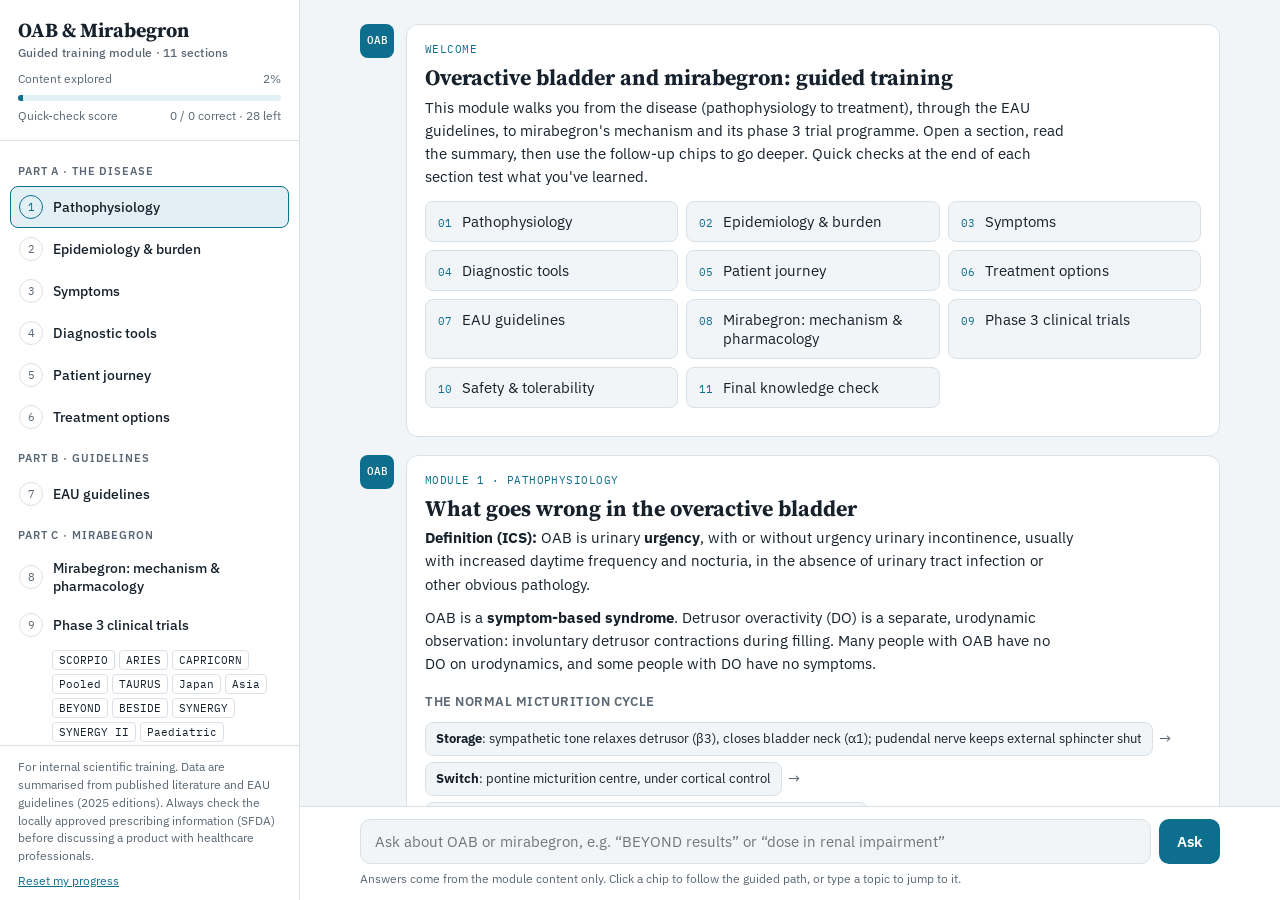
==== index.html @ 6f381800 "Add OAB & mirabegron guided training module v1.0 Interactive chat-style training: 11 sections from O" ====
<!DOCTYPE html>
<html lang="en">
<head>
<meta charset="utf-8">
<meta name="viewport" content="width=device-width, initial-scale=1">
<title>OAB &amp; Mirabegron Training</title>
<link rel="preconnect" href="https://fonts.googleapis.com">
<link rel="preconnect" href="https://fonts.gstatic.com" crossorigin>
<link href="https://fonts.googleapis.com/css2?family=IBM+Plex+Mono:wght@400;500&family=IBM+Plex+Sans:wght@400;500;600&family=Source+Serif+4:opsz,wght@8..60,600;8..60,700&display=swap" rel="stylesheet">
<link rel="stylesheet" href="assets/styles.css">
</head>
<body>
<div class="app">
  <aside class="rail" id="rail" aria-label="Training modules">
    <div class="rail-head">
      <div class="brand">OAB &amp; Mirabegron<small>Guided training module · 11 sections</small></div>
      <div class="meter">
        <div class="meter-row"><span>Content explored</span><span id="pctTxt">0%</span></div>
        <div class="bar"><span id="pctBar"></span></div>
        <div class="meter-row"><span>Quick-check score</span><span id="scoreTxt">0 / 0</span></div>
      </div>
    </div>
    <nav class="nav" id="nav"></nav>
    <div class="rail-foot">
      <span>For internal scientific training. Data are summarised from published literature and EAU guidelines (2025 editions). Always check the locally approved prescribing information (SFDA) before discussing a product with healthcare professionals.</span>
      <button class="linkbtn" id="resetBtn" type="button">Reset my progress</button>
    </div>
  </aside>

  <main class="main">
    <div class="topbar">
      <button class="btn" id="menuBtn" type="button" aria-controls="rail" aria-expanded="false">Modules</button>
      <strong>OAB Training</strong>
      <span class="mono" id="topPct">0%</span>
    </div>
    <div class="log" id="log" aria-live="polite"><div class="thread" id="thread"></div></div>
    <div class="composer">
      <form id="ask">
        <label for="q" class="sr" style="position:absolute;left:-9999px">Ask a question</label>
        <input id="q" type="text" autocomplete="off" placeholder="Ask about OAB or mirabegron, e.g. “BEYOND results” or “dose in renal impairment”">
        <button class="send" type="submit">Ask</button>
      </form>
      <div class="hint">Answers come from the module content only. Click a chip to follow the guided path, or type a topic to jump to it.</div>
    </div>
  </main>
</div>

<script src="content/modules.js"></script>
<script src="assets/app.js"></script>
</body>
</html>
---- assets/styles.css ----
:root{
  /* Layout: module rail on the left, guided chat on the right; each answer carries its own follow-up chips */
  --bg:#F2F5F7; --panel:#FFFFFF; --ink:#16212C; --muted:#5A6774; --line:#D9E1E8;
  --accent:#0D6E8E; --accent-ink:#FFFFFF; --accent-soft:#E2F0F5;
  --amber:#A65300; --amber-soft:#FCEFDF;
  --good:#1D7A4C; --good-soft:#E3F3EA; --bad:#B42318; --bad-soft:#FBE8E6;
  --display:"Source Serif 4", Georgia, "Times New Roman", serif;
  --body:"IBM Plex Sans", "Segoe UI", system-ui, sans-serif;
  --mono:"IBM Plex Mono", ui-monospace, Menlo, monospace;
  color-scheme:light;
}
@media (prefers-color-scheme: dark){
  :root:not([data-theme="light"]){
    --bg:#0E151B; --panel:#151E26; --ink:#E4EBF1; --muted:#9AA9B6; --line:#26333F;
    --accent:#5BB6D6; --accent-ink:#06222C; --accent-soft:#12303B;
    --amber:#F0A458; --amber-soft:#36271A;
    --good:#5CC48F; --good-soft:#13301F; --bad:#F2867B; --bad-soft:#3A1C1A;
    color-scheme:dark;
  }
}
:root[data-theme="dark"]{
  --bg:#0E151B; --panel:#151E26; --ink:#E4EBF1; --muted:#9AA9B6; --line:#26333F;
  --accent:#5BB6D6; --accent-ink:#06222C; --accent-soft:#12303B;
  --amber:#F0A458; --amber-soft:#36271A;
  --good:#5CC48F; --good-soft:#13301F; --bad:#F2867B; --bad-soft:#3A1C1A;
  color-scheme:dark;
}
*{box-sizing:border-box}
html,body{height:100%;margin:0}
body{background:var(--bg);color:var(--ink);font-family:var(--body);font-size:15px;line-height:1.55}
button{font-family:inherit;font-size:inherit;color:inherit}
:focus-visible{outline:2px solid var(--accent);outline-offset:2px}
.app{display:grid;grid-template-columns:300px 1fr;height:100%}

/* Sidebar */
.rail{background:var(--panel);border-right:1px solid var(--line);display:flex;flex-direction:column;min-height:0}
.rail-head{padding:18px 18px 14px;border-bottom:1px solid var(--line);display:flex;flex-direction:column;gap:10px}
.brand{font-family:var(--display);font-size:20px;font-weight:700;line-height:1.2;text-wrap:balance}
.brand small{display:block;font-family:var(--body);font-weight:500;font-size:12px;color:var(--muted);letter-spacing:.02em;margin-top:4px}
.meter{display:flex;flex-direction:column;gap:6px}
.meter-row{display:flex;justify-content:space-between;font-size:12px;color:var(--muted);font-variant-numeric:tabular-nums}
.bar{height:6px;background:var(--accent-soft);border-radius:3px;overflow:hidden}
.bar span{display:block;height:100%;background:var(--accent);width:0;transition:width .3s}
.nav{overflow-y:auto;padding:10px 10px 16px;flex:1;min-height:0}
.part{font-size:11px;font-weight:600;letter-spacing:.08em;text-transform:uppercase;color:var(--muted);padding:12px 8px 6px}
.mod{display:flex;align-items:center;gap:10px;width:100%;text-align:left;background:none;border:1px solid transparent;border-radius:8px;padding:8px;cursor:pointer}
.mod:hover{background:var(--accent-soft)}
.mod.active{background:var(--accent-soft);border-color:var(--accent)}
.mod .num{flex:none;width:24px;height:24px;border-radius:50%;border:1.5px solid var(--line);display:grid;place-items:center;font-family:var(--mono);font-size:11px;color:var(--muted)}
.mod.started .num{border-color:var(--accent);color:var(--accent)}
.mod.done .num{background:var(--good);border-color:var(--good);color:#fff}
.mod .t{font-weight:500;font-size:14px;line-height:1.3}
.sub{display:flex;flex-wrap:wrap;gap:4px;padding:4px 8px 8px 42px}
.sub button{font-family:var(--mono);font-size:11px;border:1px solid var(--line);background:var(--panel);border-radius:4px;padding:2px 6px;cursor:pointer}
.sub button:hover{border-color:var(--accent);color:var(--accent)}
.sub button.seen{background:var(--accent-soft);border-color:var(--accent-soft)}
.rail-foot{border-top:1px solid var(--line);padding:12px 18px;font-size:11.5px;color:var(--muted);display:flex;flex-direction:column;gap:8px}
.linkbtn{background:none;border:none;padding:0;color:var(--accent);cursor:pointer;text-decoration:underline;font-size:12px;align-self:flex-start}

/* Chat */
.main{display:flex;flex-direction:column;min-height:0;min-width:0}
.topbar{display:none;align-items:center;justify-content:space-between;gap:12px;padding:10px 16px;border-bottom:1px solid var(--line);background:var(--panel)}
.topbar strong{font-family:var(--display);font-size:16px}
.btn{border:1px solid var(--line);background:var(--panel);border-radius:8px;padding:6px 12px;cursor:pointer;font-weight:500}
.btn:hover{border-color:var(--accent)}
.log{flex:1;overflow-y:auto;padding:24px 16px 8px;scroll-behavior:smooth}
@media (prefers-reduced-motion: reduce){.log{scroll-behavior:auto}.bar span{transition:none}}
.thread{max-width:860px;margin:0 auto;display:flex;flex-direction:column;gap:18px}
.msg{display:flex;gap:12px;align-items:flex-start}
.msg.user{justify-content:flex-end}
.avatar{flex:none;width:34px;height:34px;border-radius:8px;background:var(--accent);color:var(--accent-ink);display:grid;place-items:center;font-family:var(--mono);font-size:11px;font-weight:500}
.bubble{background:var(--panel);border:1px solid var(--line);border-radius:12px;padding:16px 18px;min-width:0;max-width:100%;flex:1}
.msg.user .bubble{flex:none;max-width:75%;background:var(--accent);color:var(--accent-ink);border-color:var(--accent);padding:9px 14px;font-weight:500}
.bubble h2{font-family:var(--display);font-size:22px;line-height:1.25;margin:0 0 4px;text-wrap:balance}
.bubble h3{font-family:var(--display);font-size:18px;line-height:1.3;margin:0 0 8px;text-wrap:balance}
.bubble h4{font-size:13px;font-weight:600;letter-spacing:.04em;text-transform:uppercase;color:var(--muted);margin:16px 0 6px}
.bubble p{margin:0 0 10px;max-width:72ch}
.bubble ul,.bubble ol{margin:0 0 10px;padding-left:20px;max-width:74ch}
.bubble li{margin-bottom:4px}
.eyebrow{font-family:var(--mono);font-size:11px;color:var(--accent);letter-spacing:.04em;text-transform:uppercase;margin-bottom:6px}
.keybox{border-left:3px solid var(--accent);background:var(--accent-soft);padding:10px 14px;border-radius:0 8px 8px 0;margin:10px 0}
.keybox strong{display:block;font-size:12px;letter-spacing:.06em;text-transform:uppercase;color:var(--accent);margin-bottom:4px}
.keybox ul{margin:0}
.warn{border-left:3px solid var(--amber);background:var(--amber-soft);padding:10px 14px;border-radius:0 8px 8px 0;margin:10px 0}
.warn strong{color:var(--amber)}
.tblwrap{overflow-x:auto;margin:10px 0;border:1px solid var(--line);border-radius:8px}
table{border-collapse:collapse;width:100%;font-size:13.5px;font-variant-numeric:tabular-nums}
th,td{text-align:left;padding:8px 10px;border-bottom:1px solid var(--line);vertical-align:top}
th{background:var(--accent-soft);font-weight:600;font-size:12.5px;white-space:nowrap}
tr:last-child td{border-bottom:none}
td.num,.mono{font-family:var(--mono);font-size:12.5px}
.pill{display:inline-block;font-family:var(--mono);font-size:11px;padding:1px 7px;border-radius:999px;border:1px solid currentColor;white-space:nowrap}
.pill.strong{color:var(--good)} .pill.weak{color:var(--amber)} .pill.ph{color:var(--accent)}
.facts{display:grid;grid-template-columns:repeat(auto-fit,minmax(150px,1fr));gap:10px;margin:12px 0}
.fact{border:1px solid var(--line);border-radius:8px;padding:10px 12px}
.fact b{display:block;font-family:var(--mono);font-size:20px;font-weight:500;color:var(--accent);line-height:1.2}
.fact span{font-size:12.5px;color:var(--muted)}
.flow{display:flex;flex-wrap:wrap;gap:6px;align-items:center;margin:10px 0}
.flow .step{border:1px solid var(--line);border-radius:8px;padding:6px 10px;font-size:13px;background:var(--bg)}
.flow .arr{color:var(--muted)}
.src{font-size:12px;color:var(--muted);border-top:1px dashed var(--line);margin-top:12px;padding-top:8px}
.chips{display:flex;flex-wrap:wrap;gap:8px;margin-top:14px}
.chip{border:1px solid var(--accent);color:var(--accent);background:var(--panel);border-radius:999px;padding:6px 12px;font-size:13.5px;cursor:pointer;text-align:left;line-height:1.3}
.chip:hover{background:var(--accent-soft)}
.chip.next{background:var(--accent);color:var(--accent-ink)}
.chip.quiz{border-color:var(--amber);color:var(--amber)}
.chip.quiz:hover{background:var(--amber-soft)}
.chip.used{opacity:.55}
.opts{display:flex;flex-direction:column;gap:8px;margin:10px 0}
.opt{border:1px solid var(--line);background:var(--bg);border-radius:8px;padding:9px 12px;text-align:left;cursor:pointer}
.opt:hover:not(:disabled){border-color:var(--accent)}
.opt:disabled{cursor:default}
.opt.right{border-color:var(--good);background:var(--good-soft)}
.opt.wrong{border-color:var(--bad);background:var(--bad-soft)}
.verdict{font-weight:600;margin-top:4px}
.verdict.ok{color:var(--good)} .verdict.no{color:var(--bad)}
.roadmap{display:grid;grid-template-columns:repeat(auto-fit,minmax(220px,1fr));gap:8px;margin:12px 0}
.roadmap button{border:1px solid var(--line);background:var(--bg);border-radius:8px;padding:10px 12px;text-align:left;cursor:pointer;display:flex;gap:10px;align-items:baseline}
.roadmap button:hover{border-color:var(--accent)}
.roadmap .n{font-family:var(--mono);font-size:11px;color:var(--accent)}
.composer{border-top:1px solid var(--line);background:var(--panel);padding:12px 16px}
.composer form{max-width:860px;margin:0 auto;display:flex;gap:8px}
.composer input{flex:1;min-width:0;border:1px solid var(--line);background:var(--bg);color:var(--ink);border-radius:10px;padding:10px 14px;font:inherit}
.composer input:focus{outline:2px solid var(--accent);outline-offset:0}
.send{border:none;background:var(--accent);color:var(--accent-ink);border-radius:10px;padding:0 18px;font-weight:600;cursor:pointer}
.hint{max-width:860px;margin:6px auto 0;font-size:11.5px;color:var(--muted)}

@media (max-width: 820px){
  .app{grid-template-columns:1fr}
  .rail{position:fixed;inset:0 25% 0 0;z-index:20;transform:translateX(-105%);transition:transform .2s;box-shadow:0 0 40px rgba(0,0,0,.25)}
  .rail.open{transform:none}
  .topbar{display:flex}
  .msg .avatar{display:none}
  .msg.user .bubble{max-width:90%}
}
@media (max-width: 480px){ .rail{inset:0 10% 0 0} .bubble{padding:14px} }
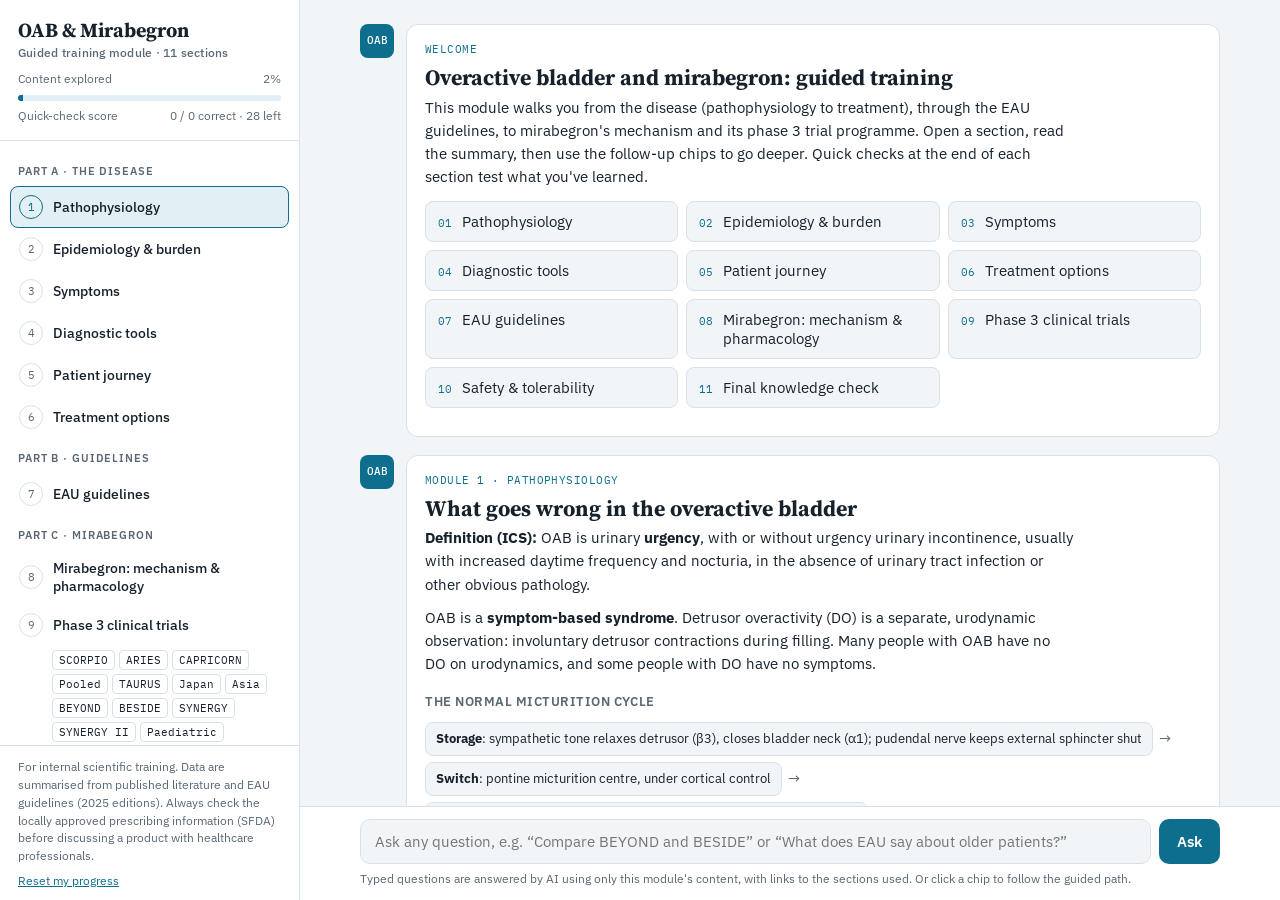
==== commit 89e4df01: "Add AI answers to the question box, grounded in module content Typed questions go to api/ask.js, whi" ====
--- a/index.html
+++ b/index.html
@@ -37,10 +37,10 @@
     <div class="composer">
       <form id="ask">
         <label for="q" class="sr" style="position:absolute;left:-9999px">Ask a question</label>
-        <input id="q" type="text" autocomplete="off" placeholder="Ask about OAB or mirabegron, e.g. “BEYOND results” or “dose in renal impairment”">
+        <input id="q" type="text" autocomplete="off" placeholder="Ask any question, e.g. “Compare BEYOND and BESIDE” or “What does EAU say about older patients?”">
         <button class="send" type="submit">Ask</button>
       </form>
-      <div class="hint">Answers come from the module content only. Click a chip to follow the guided path, or type a topic to jump to it.</div>
+      <div class="hint">Typed questions are answered by AI using only this module's content, with links to the sections used. Or click a chip to follow the guided path.</div>
     </div>
   </main>
 </div>
--- a/assets/styles.css
+++ b/assets/styles.css
@@ -134,3 +134,7 @@
   .msg.user .bubble{max-width:90%}
 }
 @media (max-width: 480px){ .rail{inset:0 10% 0 0} .bubble{padding:14px} }
+.thinking{color:var(--muted);font-style:italic;margin:0}
+@media (prefers-reduced-motion: no-preference){.thinking{animation:pulse 1.4s ease-in-out infinite}}
+@keyframes pulse{50%{opacity:.45}}
+.ai p:last-child{margin-bottom:0}
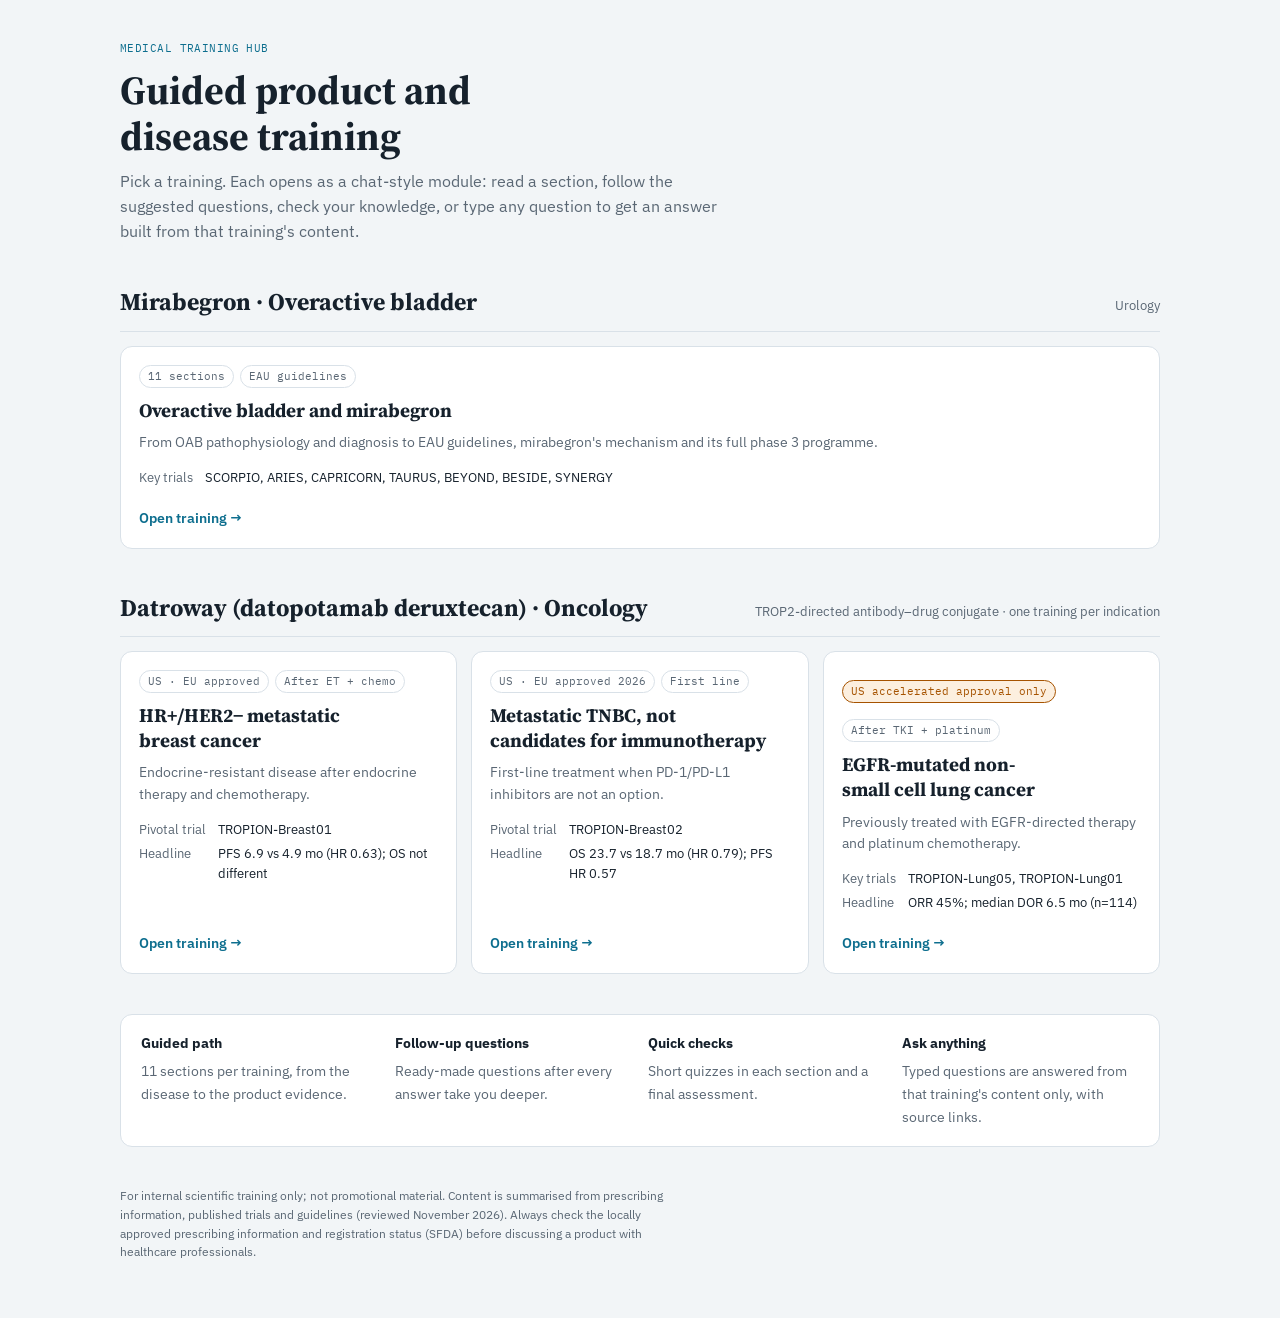
==== commit 6839c4bd: "Add home page and three Datroway indication trainings - Home page links every training; OAB moves to" ====
--- a/index.html
+++ b/index.html
@@ -3,49 +3,118 @@
 <head>
 <meta charset="utf-8">
 <meta name="viewport" content="width=device-width, initial-scale=1">
-<title>OAB &amp; Mirabegron Training</title>
+<title>Medical Training Hub</title>
 <link rel="preconnect" href="https://fonts.googleapis.com">
 <link rel="preconnect" href="https://fonts.gstatic.com" crossorigin>
 <link href="https://fonts.googleapis.com/css2?family=IBM+Plex+Mono:wght@400;500&family=IBM+Plex+Sans:wght@400;500;600&family=Source+Serif+4:opsz,wght@8..60,600;8..60,700&display=swap" rel="stylesheet">
 <link rel="stylesheet" href="assets/styles.css">
+<style>
+  /* Home: product sections stacked; each indication is a card that opens its standalone training */
+  body{overflow-y:auto}
+  .home{max-width:1080px;margin:0 auto;padding:40px 20px 56px;display:flex;flex-direction:column;gap:40px}
+  .home-head{display:flex;flex-direction:column;gap:10px;max-width:70ch}
+  .home-head .eyebrow{margin:0}
+  .home-head h1{font-family:var(--display);font-size:clamp(28px,4vw,40px);line-height:1.15;margin:0;text-wrap:balance}
+  .home-head p{margin:0;color:var(--muted);font-size:16px}
+  .product{display:flex;flex-direction:column;gap:14px}
+  .product-head{display:flex;align-items:baseline;justify-content:space-between;gap:16px;flex-wrap:wrap;border-bottom:1px solid var(--line);padding-bottom:10px}
+  .product-head h2{font-family:var(--display);font-size:24px;margin:0}
+  .product-head span{font-size:13px;color:var(--muted)}
+  .cards{display:grid;grid-template-columns:repeat(auto-fit,minmax(280px,1fr));gap:14px}
+  .card{display:flex;flex-direction:column;gap:10px;background:var(--panel);border:1px solid var(--line);border-radius:12px;padding:18px;text-decoration:none;color:var(--ink);transition:border-color .15s, transform .15s}
+  .card:hover{border-color:var(--accent);transform:translateY(-2px)}
+  @media (prefers-reduced-motion: reduce){.card{transition:none}.card:hover{transform:none}}
+  .card h3{font-family:var(--display);font-size:19px;line-height:1.3;margin:0;text-wrap:balance}
+  .card p{margin:0;font-size:14px;color:var(--muted)}
+  .card dl{display:grid;grid-template-columns:auto 1fr;gap:4px 12px;margin:4px 0 0;font-size:13px}
+  .card dt{color:var(--muted)}
+  .card dd{margin:0;font-variant-numeric:tabular-nums}
+  .card .go{margin-top:auto;font-weight:600;color:var(--accent);font-size:14px}
+  .tags{display:flex;flex-wrap:wrap;gap:6px}
+  .tag{font-family:var(--mono);font-size:11px;padding:2px 8px;border-radius:999px;border:1px solid var(--line);color:var(--muted)}
+  .tag.warn{border-color:var(--amber);color:var(--amber)}
+  .progress{font-size:12px;color:var(--muted)}
+  .how{background:var(--panel);border:1px solid var(--line);border-radius:12px;padding:18px 20px;display:grid;grid-template-columns:repeat(auto-fit,minmax(200px,1fr));gap:16px}
+  .how div b{display:block;font-size:14px;margin-bottom:4px}
+  .how div span{font-size:13.5px;color:var(--muted)}
+  footer{font-size:12px;color:var(--muted);max-width:80ch}
+</style>
 </head>
 <body>
-<div class="app">
-  <aside class="rail" id="rail" aria-label="Training modules">
-    <div class="rail-head">
-      <div class="brand">OAB &amp; Mirabegron<small>Guided training module · 11 sections</small></div>
-      <div class="meter">
-        <div class="meter-row"><span>Content explored</span><span id="pctTxt">0%</span></div>
-        <div class="bar"><span id="pctBar"></span></div>
-        <div class="meter-row"><span>Quick-check score</span><span id="scoreTxt">0 / 0</span></div>
-      </div>
+<main class="home">
+  <header class="home-head">
+    <div class="eyebrow">Medical training hub</div>
+    <h1>Guided product and disease training</h1>
+    <p>Pick a training. Each opens as a chat-style module: read a section, follow the suggested questions, check your knowledge, or type any question to get an answer built from that training's content.</p>
+  </header>
+
+  <section class="product" aria-labelledby="p-oab">
+    <div class="product-head"><h2 id="p-oab">Mirabegron · Overactive bladder</h2><span>Urology</span></div>
+    <div class="cards">
+      <a class="card" href="oab/" data-key="oab-training-v1">
+        <div class="tags"><span class="tag">11 sections</span><span class="tag">EAU guidelines</span></div>
+        <h3>Overactive bladder and mirabegron</h3>
+        <p>From OAB pathophysiology and diagnosis to EAU guidelines, mirabegron's mechanism and its full phase 3 programme.</p>
+        <dl><dt>Key trials</dt><dd>SCORPIO, ARIES, CAPRICORN, TAURUS, BEYOND, BESIDE, SYNERGY</dd></dl>
+        <span class="progress"></span>
+        <span class="go">Open training →</span>
+      </a>
     </div>
-    <nav class="nav" id="nav"></nav>
-    <div class="rail-foot">
-      <span>For internal scientific training. Data are summarised from published literature and EAU guidelines (2025 editions). Always check the locally approved prescribing information (SFDA) before discussing a product with healthcare professionals.</span>
-      <button class="linkbtn" id="resetBtn" type="button">Reset my progress</button>
+  </section>
+
+  <section class="product" aria-labelledby="p-dato">
+    <div class="product-head"><h2 id="p-dato">Datroway (datopotamab deruxtecan) · Oncology</h2><span>TROP2-directed antibody–drug conjugate · one training per indication</span></div>
+    <div class="cards">
+      <a class="card" href="datroway/hr-positive-breast/" data-key="datroway-hr-breast-v1">
+        <div class="tags"><span class="tag">US · EU approved</span><span class="tag">After ET + chemo</span></div>
+        <h3>HR+/HER2− metastatic breast cancer</h3>
+        <p>Endocrine-resistant disease after endocrine therapy and chemotherapy.</p>
+        <dl><dt>Pivotal trial</dt><dd>TROPION-Breast01</dd><dt>Headline</dt><dd>PFS 6.9 vs 4.9 mo (HR 0.63); OS not different</dd></dl>
+        <span class="progress"></span>
+        <span class="go">Open training →</span>
+      </a>
+      <a class="card" href="datroway/tnbc/" data-key="datroway-tnbc-v1">
+        <div class="tags"><span class="tag">US · EU approved 2026</span><span class="tag">First line</span></div>
+        <h3>Metastatic TNBC, not candidates for immunotherapy</h3>
+        <p>First-line treatment when PD-1/PD-L1 inhibitors are not an option.</p>
+        <dl><dt>Pivotal trial</dt><dd>TROPION-Breast02</dd><dt>Headline</dt><dd>OS 23.7 vs 18.7 mo (HR 0.79); PFS HR 0.57</dd></dl>
+        <span class="progress"></span>
+        <span class="go">Open training →</span>
+      </a>
+      <a class="card" href="datroway/egfr-nsclc/" data-key="datroway-egfr-nsclc-v1">
+        <div class="tags"><span class="tag warn">US accelerated approval only</span><span class="tag">After TKI + platinum</span></div>
+        <h3>EGFR-mutated non-small cell lung cancer</h3>
+        <p>Previously treated with EGFR-directed therapy and platinum chemotherapy.</p>
+        <dl><dt>Key trials</dt><dd>TROPION-Lung05, TROPION-Lung01</dd><dt>Headline</dt><dd>ORR 45%; median DOR 6.5 mo (n=114)</dd></dl>
+        <span class="progress"></span>
+        <span class="go">Open training →</span>
+      </a>
     </div>
-  </aside>
+  </section>
 
-  <main class="main">
-    <div class="topbar">
-      <button class="btn" id="menuBtn" type="button" aria-controls="rail" aria-expanded="false">Modules</button>
-      <strong>OAB Training</strong>
-      <span class="mono" id="topPct">0%</span>
-    </div>
-    <div class="log" id="log" aria-live="polite"><div class="thread" id="thread"></div></div>
-    <div class="composer">
-      <form id="ask">
-        <label for="q" class="sr" style="position:absolute;left:-9999px">Ask a question</label>
-        <input id="q" type="text" autocomplete="off" placeholder="Ask any question, e.g. “Compare BEYOND and BESIDE” or “What does EAU say about older patients?”">
-        <button class="send" type="submit">Ask</button>
-      </form>
-      <div class="hint">Typed questions are answered by AI using only this module's content, with links to the sections used. Or click a chip to follow the guided path.</div>
-    </div>
-  </main>
-</div>
+  <section class="how" aria-label="How the trainings work">
+    <div><b>Guided path</b><span>11 sections per training, from the disease to the product evidence.</span></div>
+    <div><b>Follow-up questions</b><span>Ready-made questions after every answer take you deeper.</span></div>
+    <div><b>Quick checks</b><span>Short quizzes in each section and a final assessment.</span></div>
+    <div><b>Ask anything</b><span>Typed questions are answered from that training's content only, with source links.</span></div>
+  </section>
 
-<script src="content/modules.js"></script>
-<script src="assets/app.js"></script>
+  <footer>For internal scientific training only; not promotional material. Content is summarised from prescribing information, published trials and guidelines (reviewed November 2026). Always check the locally approved prescribing information and registration status (SFDA) before discussing a product with healthcare professionals.</footer>
+</main>
+<script>
+  // Older links like /#trials pointed at the OAB training: forward them there.
+  (function(){
+    var h = location.hash;
+    if (h && h.length > 1) { location.replace("oab/" + h); return; }
+    document.querySelectorAll(".card[data-key]").forEach(function(card){
+      try {
+        var s = JSON.parse(localStorage.getItem(card.dataset.key) || "null");
+        var n = s && s.seen ? Object.keys(s.seen).length : 0;
+        var a = s && s.quiz ? Object.keys(s.quiz).length : 0;
+        if (n || a) card.querySelector(".progress").textContent = "In progress: " + n + " topics viewed, " + a + " quick checks answered";
+      } catch (e) {}
+    });
+  })();
+</script>
 </body>
 </html>
--- a/assets/styles.css
+++ b/assets/styles.css
@@ -138,3 +138,6 @@
 @media (prefers-reduced-motion: no-preference){.thinking{animation:pulse 1.4s ease-in-out infinite}}
 @keyframes pulse{50%{opacity:.45}}
 .ai p:last-child{margin-bottom:0}
+.homelink{font-size:12.5px;color:var(--accent);text-decoration:none;font-weight:500;align-self:flex-start}
+.homelink:hover{text-decoration:underline}
+.topbar .homelink{font-size:13px}
